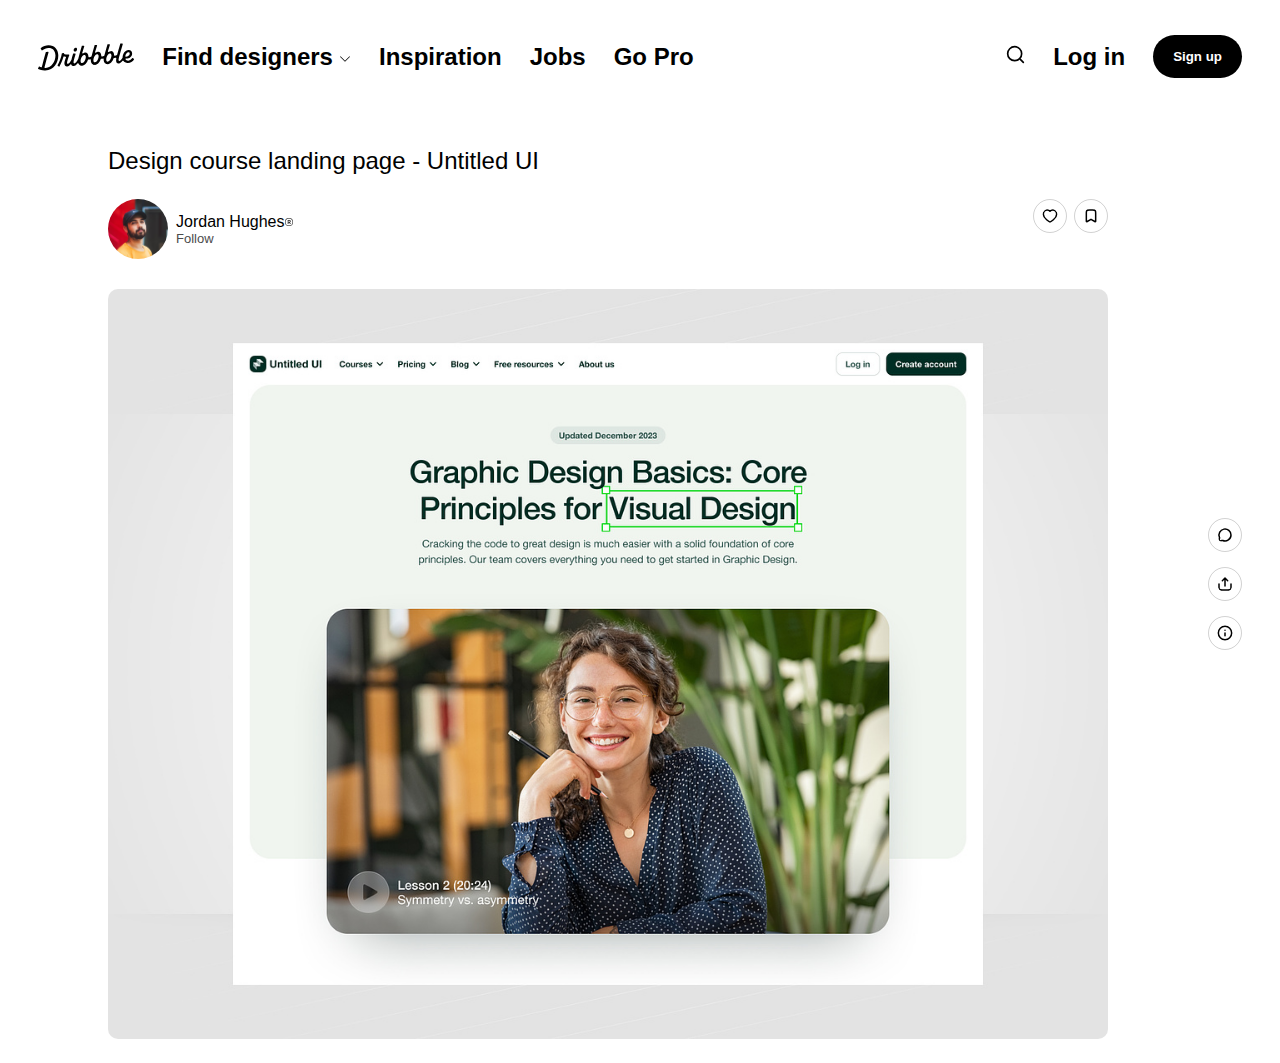
==== index.html @ 65599820 "clone" ====
<!DOCTYPE html>
<html lang="en">
<head>
    <meta charset="UTF-8">
    <meta name="viewport" content="width=device-width, initial-scale=1.0">
    <title>Document</title>
    <link rel="stylesheet" href="style.css">
</head>
<body>
    <header>
        <nav class="nav-bar">
            <div class="nav-items-left">
                <div class="dropdown-box">
                    <a href="">Find designers</a>
                    <svg xmlns="http://www.w3.org/2000/svg" width="12"  fill="currentColor" class="bi bi-chevron-down lg" viewBox="0 0 16 16">
                        <path fill-rule="evenodd" d="M1.646 4.646a.5.5 0 0 1 .708 0L8 10.293l5.646-5.647a.5.5 0 0 1 .708.708l-6 6a.5.5 0 0 1-.708 0l-6-6a.5.5 0 0 1 0-.708"/>
                    </svg>
                </div>
                <a href="" class="">Inspiration</a>
                <a href="" class="">Jobs</a>
                <a href="" class="">Go Pro</a>
            </div>
            <img src="dribbble-logo.svg" alt="" class="logo">
            <div class="nav-items-right">
                <div class="search-bar">
                    <img src="search-ikon.svg" alt="" class="search-icon">
                    <input type="text" placeholder="Search..." class="search-input">
                </div>
                <a href="" class="">Log in</a>
                <button class="sign-up">Sign up</button>
            </div>
        </nav>
    </header>
    <div class="body">
        <section class="content">
            <p class="head">Design course landing page - Untitled UI</p>
            <div class="profile">
                <div class="profile-left">
                    <img src="dp.avif" alt="" class="profile-pic">
                    <div class="id-follow">
                        <div class="profile-info">
                            <p class="name">Jordan Hughes</p>
                            <img src="r-circle.svg" alt="" class="registred">
                        </div>
                        <p class="Follow">Follow</p>
                    </div>
                </div>
                <div class="like-save-icon">
                    <img src="like-icon.svg" alt="" class="like-save">
                    <img src="save-icon.svg" alt="" class="like-save">
                </div>
            </div>
            <img src="SCimage.jpg" alt="" class="image">
        </section>
        <section class="icon">
            <img src="chat-icon.svg" alt="" class="like-save">
            <img src="upload-icon.svg" alt="" class="like-save">
            <img src="caution-icon.svg" alt="" class="like-save">
        </section>
    </div>

</body>
</html>
---- style.css ----
select{
    border: none;
}
html{
    font-size: 24px ;
}



@media (min-width:1400px) {
    a{
        text-decoration: none;
    }

    .nav-bar{
        display: flex;
        justify-content: space-between;
        margin: 35px 30px ;
        align-items: center;
    }
    
    .nav-items-left{
        display: flex;
        gap: 28px;
    }
    
    .logo{
        height: 38px;
    }
    .logo:hover{
        filter: opacity(70%);
    }
    
    .nav-items-right{
        display: flex;
        gap: 28px;
        align-items: center;
    }
    
    .search-bar{
        background-color: rgba(202, 202, 202, 0.295);
        padding: 14px 18px;
        border-radius: 24px;
        align-items: center;
    }
    .search-bar:hover{
        outline-color: rgba(231, 61, 89, 0.212);
        outline-style: groove;
    }
    
    .search-input{
        background-color: rgba(202, 202, 202, 0);
        border: none;
        font-size: 16px;
    }
    .search-input:focus{
        outline: none;
    }
    
    a{
        color: black;
        font-family: 'Segoe UI', Tahoma, Geneva, Verdana, sans-serif;
        font-weight: 600;
    }
    a:hover{
        color: rgb(75, 75, 75);
    }
    
    .sign-up{
        background-color: black;
        color: white;
        font-family: 'Segoe UI', Tahoma, Geneva, Verdana, sans-serif;
        font-weight: 600;
        padding: 14px 20px;
        border: none;
        border-radius: 24px;
    }
    .sign-up:hover{
        color:  rgb(228, 227, 227);
    }
    
    
    .content{
        width: 1000px;
        margin: 10px auto ;
        /* border: 1px solid;    */
        font-family: 'Segoe UI', Tahoma, Geneva, Verdana, sans-serif;
    }
    
    .head{
        font-size: 24px;
        font-weight: 500;
    }
    
    .profile{
        display: flex;
        justify-content: space-between;
    
    }
    
    .profile-pic{
        height: 60px;
        width: 60px;
        object-fit: cover;
        border-radius: 50%;
    }
    
    .profile-left{
        display: flex;
        align-items: center;
    }
    
    .profile-info{
        display: flex;
        align-items: center;
    }
    
    .name{
        margin: 0;
        font-size: 16px;
        font-weight: 500;
    }
    
    .registred{
        height: 8px;
    }
    
    .Follow{
        margin: 0;
        color: rgb(75, 75, 75);
        font-size: 13px;
    }
    .Follow:hover{
        color: black;
    }
    
    .id-follow{
        display: flex;
        flex-direction: column;
        margin-left: 8px;
    }
    
    .like-save-icon{
        gap: 10px;
    }
    
    .like-save{
        padding: 8px;
        border-radius: 50%;
        border: 1px solid rgba(128, 128, 128, 0.363);
    }
    
    .image{
        width: 1000px;
        margin-top: 30px;
        border-radius: 10px;
    }
    
    .body{
        display: flex;
        align-items: center;
    }
    
    .icon{
        display: flex;
        flex-direction: column;
        gap: 15px;
    }
}


/* -------------------------------------------------------------------------------------------------------------------------------------------------------- */

@media (min-width:1310px) and (max-width:1399px){
    a{
        text-decoration: none;
    }

    .nav-bar{
        display: flex;
        justify-content: space-between;
        margin: 35px 30px ;
        align-items: center;
    }
    
    .nav-items-left{
        display: flex;
        gap: 28px;
    }
    
    .logo{
        order: -1;   /* Move the logo to the start of the nav bar */ /* Position the logo at the start */
        margin-right: 28px;
        height: 38px;
    }
    .logo:hover{
        filter: opacity(70%);
    }
    

    /* Create space between "Go Pro" and the search bar */
    .nav-items-right{
        display: flex;
        gap: 28px;
        align-items: center;
        margin-left: auto; /* Push the search bar to the right */
    }
    
    .search-bar{
        background-color: rgba(202, 202, 202, 0.295);
        padding: 14px 18px;
        border-radius: 24px;
        align-items: center;
    }
    .search-bar:hover{
        outline-color: rgba(231, 61, 89, 0.212);
        outline-style: groove;
    }
    
    .search-input{
        background-color: rgba(202, 202, 202, 0);
        border: none;
        font-size: 16px;
    }
    .search-input:focus{
        outline: none;
    }
    
    a{
        color: black;
        font-family: 'Segoe UI', Tahoma, Geneva, Verdana, sans-serif;
        font-weight: 600;
    }
    a:hover{
        color: rgb(75, 75, 75);
    }
    
    .sign-up{
        background-color: black;
        color: white;
        font-family: 'Segoe UI', Tahoma, Geneva, Verdana, sans-serif;
        font-weight: 600;
        padding: 14px 20px;
        border: none;
        border-radius: 24px;
    }
    .sign-up:hover{
        color:  rgb(228, 227, 227);
    }
    
    
    .content{
        width: 1000px;
        margin: 10px 150px ;
        /* border: 1px solid;    */
        font-family: 'Segoe UI', Tahoma, Geneva, Verdana, sans-serif;
    }
    
    .head{
        font-size: 24px;
        font-weight: 500;
    }
    
    .profile{
        display: flex;
        justify-content: space-between;
    
    }
    
    .profile-pic{
        height: 60px;
        width: 60px;
        object-fit: cover;
        border-radius: 50%;
    }
    
    .profile-left{
        display: flex;
        align-items: center;
    }
    
    .profile-info{
        display: flex;
        align-items: center;
    }
    
    .name{
        margin: 0;
        font-size: 16px;
        font-weight: 500;
    }
    
    .registred{
        height: 8px;
    }
    
    .Follow{
        margin: 0;
        color: rgb(75, 75, 75);
        font-size: 13px;
    }
    .Follow:hover{
        color: black;
    }
    
    .id-follow{
        display: flex;
        flex-direction: column;
        margin-left: 8px;
    }
    
    .like-save-icon{
        gap: 10px;
    }
    
    .like-save{
        padding: 8px;
        border-radius: 50%;
        border: 1px solid rgba(128, 128, 128, 0.363);
    }
    
    .image{
        width: 1000px;
        margin-top: 30px;
        border-radius: 10px;
    }
    
    .body{
        display: flex;
        align-items: center;
    }
    
    .icon{
        display: flex;
        flex-direction: column;
        gap: 15px;
    }
}



/* -------------------------------------------------------------------------------------------------------------------------------------------------------- */

@media (min-width:1250px) and (max-width:1309px){
    a{
        text-decoration: none;
    }

    .nav-bar{
        display: flex;
        justify-content: space-between;
        margin: 35px 30px ;
        align-items: center;
    }
    
    .nav-items-left{
        display: flex;
        gap: 28px;
    }
    
    .logo{
        order: -1;   
        margin-right: 28px;
        height: 38px;
    }
    .logo:hover{
        filter: opacity(70%);
    }
    


    .nav-items-right{
        display: flex;
        gap: 28px;
        align-items: center;
        margin-left: auto; 
    }
    
    /* .search-bar{
        background-color: rgba(202, 202, 202, 0.295);
        padding: 14px 18px;
        border-radius: 24px;
        align-items: center;
    } */
    .search-icon{
        height: 19px;
    }
   
    .search-input{
        background-color: rgba(202, 202, 202, 0);
        border: none;
        font-size: 16px;
        display: none;
    }
    .search-input:focus{
        outline: none;
    }
    
    a{
        color: black;
        font-family: 'Segoe UI', Tahoma, Geneva, Verdana, sans-serif;
        font-weight: 600;
    }
    a:hover{
        color: rgb(75, 75, 75);
    }
    
    .sign-up{
        background-color: black;
        color: white;
        font-family: 'Segoe UI', Tahoma, Geneva, Verdana, sans-serif;
        font-weight: 600;
        padding: 14px 20px;
        border: none;
        border-radius: 24px;
    }
    .sign-up:hover{
        color:  rgb(228, 227, 227);
    }
    
    
    .content{
        width: 1000px;
        margin: 10px 100px ;
        font-family: 'Segoe UI', Tahoma, Geneva, Verdana, sans-serif;
    }
    
    .head{
        font-size: 24px;
        font-weight: 500;
    }
    
    .profile{
        display: flex;
        justify-content: space-between;
    
    }
    
    .profile-pic{
        height: 60px;
        width: 60px;
        object-fit: cover;
        border-radius: 50%;
    }
    
    .profile-left{
        display: flex;
        align-items: center;
    }
    
    .profile-info{
        display: flex;
        align-items: center;
    }
    
    .name{
        margin: 0;
        font-size: 16px;
        font-weight: 500;
    }
    
    .registred{
        height: 8px;
    }
    
    .Follow{
        margin: 0;
        color: rgb(75, 75, 75);
        font-size: 13px;
    }
    .Follow:hover{
        color: black;
    }
    
    .id-follow{
        display: flex;
        flex-direction: column;
        margin-left: 8px;
    }
    
    .like-save-icon{
        gap: 10px;
    }
    
    .like-save{
        padding: 8px;
        border-radius: 50%;
        border: 1px solid rgba(128, 128, 128, 0.363);
    }
    
    .image{
        width: 1000px;
        margin-top: 30px;
        border-radius: 10px;
    }
    
    .body{
        display: flex;
        align-items: center;
    }
    
    .icon{
        display: flex;
        flex-direction: column;
        gap: 15px;
    }
}


/* -------------------------------------------------------------------------------------------------------------------------------------------------------- */

@media (min-width:0px) and (max-width:1249px){
    a{
        text-decoration: none;
        display: none;
    }

    .lg{
        display: none;
    }

    .nav-bar{
        display: flex;
        justify-content: space-between;
        margin: 35px 30px ;
        align-items: center;
    }
    
    .nav-items-left{
        display: flex;
        gap: 28px;
    }
    
    .logo{
        /* order: -1;    */
        margin-right: 28px;
        height: 38px;
    }
    .logo:hover{
        filter: opacity(70%);
    }
    


    .nav-items-right{
        display: flex;
        gap: 28px;
        align-items: center;
        margin-left: auto; 
    }
    
    /* .search-bar{
        background-color: rgba(202, 202, 202, 0.295);
        padding: 14px 18px;
        border-radius: 24px;
        align-items: center;
    } */
    .search-icon{
        height: 19px;
    }
   
    .search-input{
        background-color: rgba(202, 202, 202, 0);
        border: none;
        font-size: 16px;
        display: none;
    }
    .search-input:focus{
        outline: none;
    }
    
    a{
        color: black;
        font-family: 'Segoe UI', Tahoma, Geneva, Verdana, sans-serif;
        font-weight: 600;
    }
    a:hover{
        color: rgb(75, 75, 75);
    }
    
    .sign-up{
        background-color: black;
        color: white;
        font-family: 'Segoe UI', Tahoma, Geneva, Verdana, sans-serif;
        font-weight: 600;
        padding: 14px 20px;
        border: none;
        border-radius: 24px;
    }
    .sign-up:hover{
        color:  rgb(228, 227, 227);
    }
    
    
    .content{
        width: 1000px;
        margin: 10px 100px ;
        font-family: 'Segoe UI', Tahoma, Geneva, Verdana, sans-serif;
    }
    
    .head{
        font-size: 24px;
        font-weight: 500;
    }
    
    .profile{
        display: flex;
        justify-content: space-between;
    
    }
    
    .profile-pic{
        height: 60px;
        width: 60px;
        object-fit: cover;
        border-radius: 50%;
    }
    
    .profile-left{
        display: flex;
        align-items: center;
    }
    
    .profile-info{
        display: flex;
        align-items: center;
    }
    
    .name{
        margin: 0;
        font-size: 16px;
        font-weight: 500;
    }
    
    .registred{
        height: 8px;
    }
    
    .Follow{
        margin: 0;
        color: rgb(75, 75, 75);
        font-size: 13px;
    }
    .Follow:hover{
        color: black;
    }
    
    .id-follow{
        display: flex;
        flex-direction: column;
        margin-left: 8px;
    }
    
    .like-save-icon{
        gap: 10px;
    }
    
    .like-save{
        padding: 8px;
        border-radius: 50%;
        border: 1px solid rgba(128, 128, 128, 0.363);
    }
    
    .image{
        width: 1000px;
        margin-top: 30px;
        border-radius: 10px;
    }
    
    .body{
        display: flex;
        align-items: center;
    }
    
    .icon{
        display: flex;
        flex-direction: column;
        gap: 15px;
    }
}
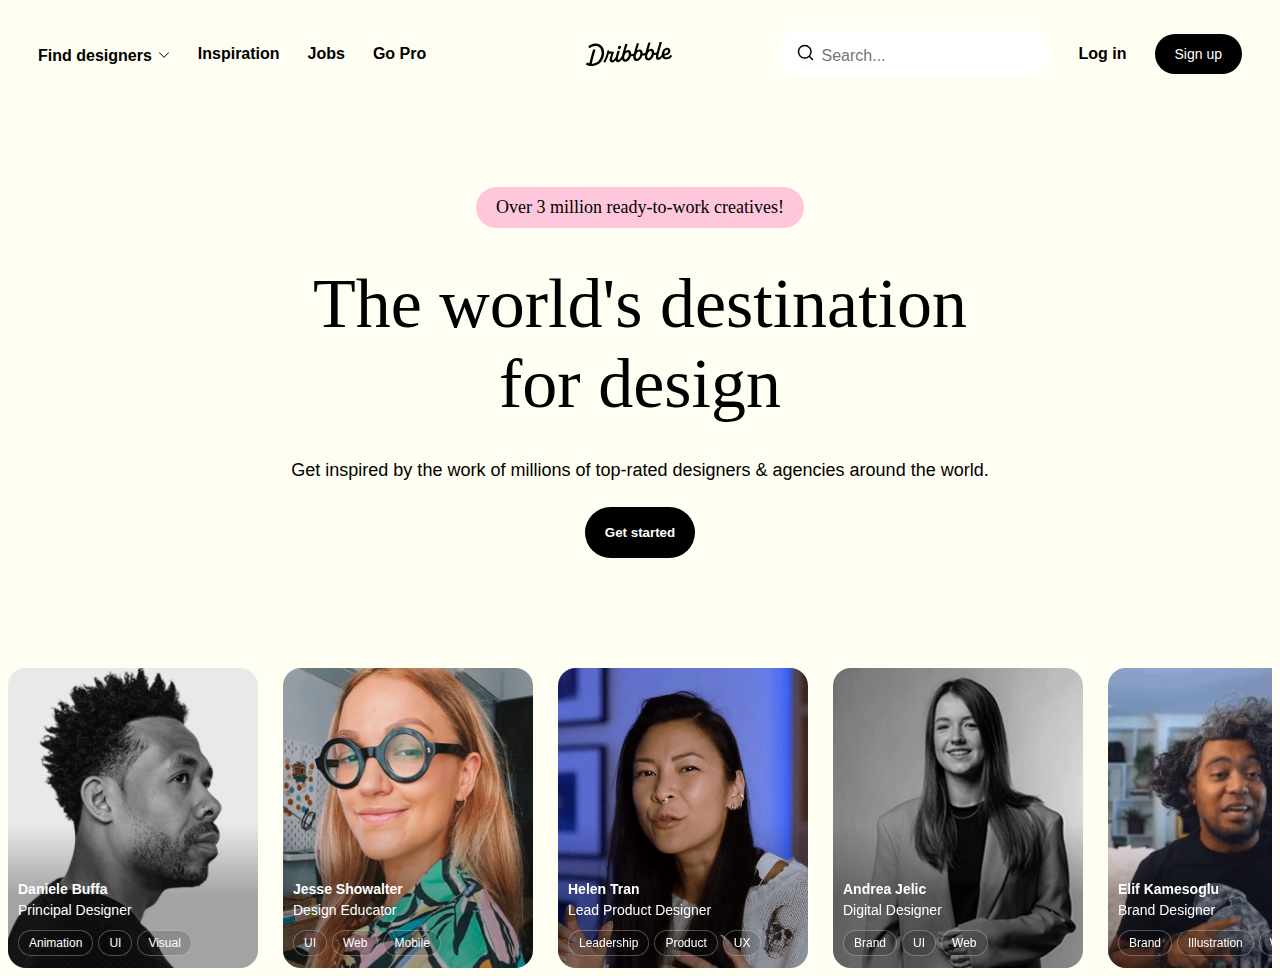
==== commit 1c2bb9c8: "animation completed" ====
--- a/index.html
+++ b/index.html
@@ -32,32 +32,137 @@
         </nav>
     </header>
     <div class="body">
-        <section class="content">
-            <p class="head">Design course landing page - Untitled UI</p>
-            <div class="profile">
-                <div class="profile-left">
-                    <img src="dp.avif" alt="" class="profile-pic">
-                    <div class="id-follow">
-                        <div class="profile-info">
-                            <p class="name">Jordan Hughes</p>
-                            <img src="r-circle.svg" alt="" class="registred">
+        <section>
+            <div class="content">
+                <div class="box">
+                    <p class="box-text">Over 3 million ready-to-work creatives!</p>
+                </div>
+                <h1 class="heading">The world's destination for design</h1>
+                <p class="sub-heading">Get inspired by the work of millions of top-rated designers & agencies around the world.</p>
+                <button class="btn-start">Get started</button>
+            </div>
+        </section>
+        <section>
+            <div class="cards-section">
+                <div class="cards-set">
+                    <div class="card">
+                        <img src="img1.jpeg" alt="" class="user">
+                        <div class="tint"></div>
+                        <div class="card-caption">
+                            <p class="name">Daniele Buffa</p>
+                            <p class="designation">Principal Designer</p>
+                            <div class="skill-set">
+                                <p class="skill">Animation</p>
+                                <p class="skill">UI</p>
+                                <p class="skill">Visual</p>
+                            </div>
                         </div>
-                        <p class="Follow">Follow</p>
+                    </div>
+                    <div class="card">
+                        <img src="img2.png" alt="" class="user">
+                        <div class="tint"></div>
+                        <div class="card-caption">
+                            <p class="name">Jesse Showalter</p>
+                            <p class="designation">Design Educator</p>
+                            <div class="skill-set">
+                                <p class="skill">UI</p>
+                                <p class="skill">Web</p>
+                                <p class="skill">Mobile</p>
+                            </div>
+                        </div>
+                    </div>
+                    <div class="card">
+                        <video src="video1.mp4" autoplay muted loop class="user"></video>
+                        <div class="tint"></div>
+                        <div class="card-caption">
+                            <p class="name">Helen Tran</p>
+                            <p class="designation">Lead Product Designer</p>
+                            <div class="skill-set">
+                                <p class="skill">Leadership</p>
+                                <p class="skill">Product</p>
+                                <p class="skill">UX</p>
+                            </div>
+                        </div>
+                    </div>
+                    <div class="card"> 
+                        <img src="img3.png" alt="" class="user">
+                        <div class="tint"></div>
+                        <div class="card-caption">
+                            <p class="name">Andrea Jelic</p>
+                            <p class="designation">Digital Designer</p>
+                            <div class="skill-set">
+                                <p class="skill">Brand</p>
+                                <p class="skill">UI</p>
+                                <p class="skill">Web</p>
+                            </div>
+                        </div>
+                    </div>
+                    <div class="card">
+                        <video src="video2.mp4" autoplay muted loop class="user"></video>
+                        <div class="tint"></div>
+                        <div class="card-caption">
+                            <p class="name">Elif Kamesoglu</p>
+                            <p class="designation">Brand Designer</p>
+                            <div class="skill-set">
+                                <p class="skill">Brand</p>
+                                <p class="skill">Illustration</p>
+                                <p class="skill">Web</p>
+                            </div>
+                        </div>
+                    </div>
+                    <div class="card"> 
+                        <img src="img4.jpeg" alt="" class="user">
+                        <div class="tint"></div>
+                        <div class="card-caption">
+                            <p class="name">Vladimir Gruev</p>
+                            <p class="designation">Digital Designer</p>
+                            <div class="skill-set">
+                                <p class="skill">Brand</p>
+                                <p class="skill">Design</p>
+                            </div>
+                        </div>
+                    </div>
+                    <div class="card"> 
+                        <img src="img5.png" alt="" class="user">
+                        <div class="tint"></div>
+                        <div class="card-caption">
+                            <p class="name">Dan Mall</p>
+                            <p class="designation">Design Educator</p>
+                            <div class="skill-set">
+                                <p class="skill">Product</p>
+                                <p class="skill">UX</p>
+                            </div>
+                        </div>
+                    </div>
+                    <div class="card"> 
+                        <img src="img6.png" alt="" class="user">
+                        <div class="tint"></div>
+                        <div class="card-caption">
+                            <p class="name">Aurelien Salomon</p>
+                            <p class="designation">Design Director</p>
+                            <div class="skill-set">
+                                <p class="skill">Mobile</p>
+                                <p class="skill">Product</p>
+                                <p class="skill">UX</p>
+                            </div>
+                        </div>
+                    </div>
+                    <div class="card">
+                        <video src="video3.mp4" autoplay muted loop class="user"></video>
+                        <div class="tint"></div>
+                        <div class="card-caption">
+                            <p class="name">Chris Owens</p>
+                            <p class="designation">Creative Director</p>
+                            <div class="skill-set">
+                                <p class="skill">Illustration</p>
+                                <p class="skill">Mobile</p>
+                                <p class="skill">UI</p>
+                            </div>
+                        </div>
                     </div>
                 </div>
-                <div class="like-save-icon">
-                    <img src="like-icon.svg" alt="" class="like-save">
-                    <img src="save-icon.svg" alt="" class="like-save">
-                </div>
             </div>
-            <img src="SCimage.jpg" alt="" class="image">
-        </section>
-        <section class="icon">
-            <img src="chat-icon.svg" alt="" class="like-save">
-            <img src="upload-icon.svg" alt="" class="like-save">
-            <img src="caution-icon.svg" alt="" class="like-save">
         </section>
     </div>
-
 </body>
-</html>+</html>
--- a/style.css
+++ b/style.css
@@ -5,29 +5,41 @@
 }
 html{
     font-size: 24px ;
+    background-color:  rgb(255, 254, 242);
 }
-
-
-
-@media (min-width:1400px) {
+/* header::selection{
+    color: rgba(254, 255, 179, 0.74);
+} */
+
+
+
     a{
         text-decoration: none;
-    }
-
+        font-size: 16px;
+        color: black;
+        font-family: 'Segoe UI', Tahoma, Geneva, Verdana, sans-serif;
+        font-weight: 600;
+    }
+    a:hover{
+        color: rgb(75, 75, 75);
+    }
+    
     .nav-bar{
         display: flex;
         justify-content: space-between;
-        margin: 35px 30px ;
+        margin: 30px 30px ;
         align-items: center;
     }
     
     .nav-items-left{
         display: flex;
         gap: 28px;
+        align-items: center;
     }
     
     .logo{
-        height: 38px;
+        height: 34px;
+        margin-left: 56px;
     }
     .logo:hover{
         filter: opacity(70%);
@@ -40,8 +52,8 @@
     }
     
     .search-bar{
-        background-color: rgba(202, 202, 202, 0.295);
-        padding: 14px 18px;
+        background-color: rgb(255, 255, 255);
+        padding: 10px 20px;
         border-radius: 24px;
         align-items: center;
     }
@@ -59,624 +71,177 @@
         outline: none;
     }
     
-    a{
-        color: black;
-        font-family: 'Segoe UI', Tahoma, Geneva, Verdana, sans-serif;
-        font-weight: 600;
-    }
-    a:hover{
-        color: rgb(75, 75, 75);
-    }
-    
     .sign-up{
         background-color: black;
         color: white;
         font-family: 'Segoe UI', Tahoma, Geneva, Verdana, sans-serif;
-        font-weight: 600;
-        padding: 14px 20px;
+        font-weight: 500;
+        font-size: 14px;
+        padding: 12px 20px;
         border: none;
         border-radius: 24px;
     }
     .sign-up:hover{
-        color:  rgb(228, 227, 227);
+        background-color: rgb(54, 54, 54);
     }
     
     
     .content{
-        width: 1000px;
-        margin: 10px auto ;
+        display: flex;
+        flex-direction: column;
+        width: 990px;
+        align-items: center;
+        margin: 110px auto ;
         /* border: 1px solid;    */
         font-family: 'Segoe UI', Tahoma, Geneva, Verdana, sans-serif;
     }
     
-    .head{
-        font-size: 24px;
+    .box{
+        background-color: rgba(255, 179, 211, 0.74);
+        padding: 0px 20px;
+        border-radius: 40px;
+        animation-name:box-clr-change;
+        animation-duration: 10s;
+        animation-iteration-count: infinite;
+        animation-timing-function: ease;
+    }
+    @keyframes box-clr-change{
+        0%{}
+        20%{
+            background-color:rgba(193, 179, 255, 0.74) ;
+        }
+        40%{
+            background-color: rgba(179, 233, 255, 0.74);
+        }
+        60%{
+            background-color: rgba(179, 255, 202, 0.74);
+        }
+        80%{
+            background-color: rgba(254, 255, 179, 0.74);
+        }
+        100%{
+            background-color: rgba(255, 184, 179, 0.74);
+        }
+    }
+
+    .box-text{
+        font-size: 18px;
+        margin: 10px auto;
+        font-family: 'Times New Roman', Times, serif;
+        font-weight: 542;
+    }
+
+    .heading{
+        font-family: 'Times New Roman', Times, serif;
+        font-size: 70px;
+        font-weight: 542;
+        margin: 36px 150px;
+        text-align: center;
+    }
+    
+    .sub-heading{
+        text-align: center;
+        margin: 0;
+        font-size: 18px;
         font-weight: 500;
     }
-    
-    .profile{
-        display: flex;
-        justify-content: space-between;
-    
-    }
-    
-    .profile-pic{
-        height: 60px;
-        width: 60px;
-        object-fit: cover;
-        border-radius: 50%;
-    }
-    
-    .profile-left{
-        display: flex;
-        align-items: center;
-    }
-    
-    .profile-info{
-        display: flex;
-        align-items: center;
-    }
-    
-    .name{
-        margin: 0;
-        font-size: 16px;
-        font-weight: 500;
-    }
-    
-    .registred{
-        height: 8px;
-    }
-    
-    .Follow{
-        margin: 0;
-        color: rgb(75, 75, 75);
-        font-size: 13px;
-    }
-    .Follow:hover{
-        color: black;
-    }
-    
-    .id-follow{
-        display: flex;
-        flex-direction: column;
-        margin-left: 8px;
-    }
-    
-    .like-save-icon{
-        gap: 10px;
-    }
-    
-    .like-save{
-        padding: 8px;
-        border-radius: 50%;
-        border: 1px solid rgba(128, 128, 128, 0.363);
-    }
-    
-    .image{
-        width: 1000px;
-        margin-top: 30px;
-        border-radius: 10px;
-    }
-    
-    .body{
-        display: flex;
-        align-items: center;
-    }
-    
-    .icon{
-        display: flex;
-        flex-direction: column;
-        gap: 15px;
-    }
-}
-
-
-/* -------------------------------------------------------------------------------------------------------------------------------------------------------- */
-
-@media (min-width:1310px) and (max-width:1399px){
-    a{
-        text-decoration: none;
-    }
-
-    .nav-bar{
-        display: flex;
-        justify-content: space-between;
-        margin: 35px 30px ;
-        align-items: center;
-    }
-    
-    .nav-items-left{
-        display: flex;
-        gap: 28px;
-    }
-    
-    .logo{
-        order: -1;   /* Move the logo to the start of the nav bar */ /* Position the logo at the start */
-        margin-right: 28px;
-        height: 38px;
-    }
-    .logo:hover{
-        filter: opacity(70%);
-    }
-    
-
-    /* Create space between "Go Pro" and the search bar */
-    .nav-items-right{
-        display: flex;
-        gap: 28px;
-        align-items: center;
-        margin-left: auto; /* Push the search bar to the right */
-    }
-    
-    .search-bar{
-        background-color: rgba(202, 202, 202, 0.295);
-        padding: 14px 18px;
-        border-radius: 24px;
-        align-items: center;
-    }
-    .search-bar:hover{
-        outline-color: rgba(231, 61, 89, 0.212);
-        outline-style: groove;
-    }
-    
-    .search-input{
-        background-color: rgba(202, 202, 202, 0);
-        border: none;
-        font-size: 16px;
-    }
-    .search-input:focus{
-        outline: none;
-    }
-    
-    a{
-        color: black;
-        font-family: 'Segoe UI', Tahoma, Geneva, Verdana, sans-serif;
-        font-weight: 600;
-    }
-    a:hover{
-        color: rgb(75, 75, 75);
-    }
-    
-    .sign-up{
+
+    .btn-start{
+        margin-top: 26px;
         background-color: black;
         color: white;
-        font-family: 'Segoe UI', Tahoma, Geneva, Verdana, sans-serif;
-        font-weight: 600;
-        padding: 14px 20px;
+        padding: 18px 20px;
+        border-radius: 30px;
+        font-weight: 550;
         border: none;
-        border-radius: 24px;
-    }
-    .sign-up:hover{
-        color:  rgb(228, 227, 227);
-    }
-    
-    
-    .content{
-        width: 1000px;
-        margin: 10px 150px ;
-        /* border: 1px solid;    */
-        font-family: 'Segoe UI', Tahoma, Geneva, Verdana, sans-serif;
-    }
-    
-    .head{
-        font-size: 24px;
-        font-weight: 500;
-    }
-    
-    .profile{
-        display: flex;
-        justify-content: space-between;
-    
-    }
-    
-    .profile-pic{
-        height: 60px;
-        width: 60px;
+    }
+    .btn-start:hover{
+        background-color: rgb(54, 54, 54);
+    }
+
+    .cards-section{
+        overflow: hidden;
+    }
+
+    .cards-set{
+        display: flex;
+        gap: 25px;
+        /* overflow-x: auto; to get a scroll bar for cards set only */
+        animation-name: card-animation;
+        animation-duration: 20s;
+        animation-iteration-count: infinite;
+        animation-timing-function: linear;
+    }
+    .cards-set::-webkit-scrollbar{  /*webkit is property used inside google chrome */
+        display: none;                 /*hides scroll bar*/
+    }
+    @keyframes card-animation{
+        0%{}
+        100%{
+            transform: translate(-66%); /*to make it move along x-anis*/
+        }
+    } 
+
+    .card{
+        width: 250px;
+        height: 300px;
+        background-color: aquamarine;
+        border-radius:18px; 
+        flex-shrink: 0; /*it shops the cards from shrinking*/
+        overflow: hidden;
+        position: relative;
+    }
+
+    .user{
+        width: 100%;
+        height: 100%;
         object-fit: cover;
-        border-radius: 50%;
-    }
-    
-    .profile-left{
-        display: flex;
-        align-items: center;
-    }
-    
-    .profile-info{
-        display: flex;
-        align-items: center;
-    }
-    
+        object-position: center;
+    }
+
+    .tint{
+        position: absolute;
+        top: 0;
+        left: 0;
+        right: 0;
+        bottom: 0;
+        background: -webkit-gradient(linear, left top, left bottom, color-stop(51.91%, transparent), color-stop(75.88%, rgba(0, 0, 0, 0.3)));
+        background: linear-gradient(180deg, transparent 51.91%, rgba(0, 0, 0, 0.3) 75.88%);
+    }
+
+    .card-caption{
+        display: flex;
+        flex-direction: column;
+        gap: 0;
+        position: absolute;
+        bottom: 0;
+        left: 10px;
+        color: white;
+        font-family: sans-serif;
+    }
+
     .name{
+        margin-bottom: 5px;
+        font-size: 14px;
+      font-weight: 550;  
+    }
+    .designation{
         margin: 0;
-        font-size: 16px;
-        font-weight: 500;
-    }
-    
-    .registred{
-        height: 8px;
-    }
-    
-    .Follow{
-        margin: 0;
-        color: rgb(75, 75, 75);
-        font-size: 13px;
-    }
-    .Follow:hover{
-        color: black;
-    }
-    
-    .id-follow{
-        display: flex;
-        flex-direction: column;
-        margin-left: 8px;
-    }
-    
-    .like-save-icon{
-        gap: 10px;
-    }
-    
-    .like-save{
-        padding: 8px;
-        border-radius: 50%;
-        border: 1px solid rgba(128, 128, 128, 0.363);
-    }
-    
-    .image{
-        width: 1000px;
-        margin-top: 30px;
-        border-radius: 10px;
-    }
-    
-    .body{
-        display: flex;
-        align-items: center;
-    }
-    
-    .icon{
-        display: flex;
-        flex-direction: column;
-        gap: 15px;
-    }
-}
-
-
+        font-size: 14px;
+        font-weight: 540;
+    }
+
+    .skill-set{
+        display: flex;
+        margin-top: 0;
+        gap: 5px;
+    }
+    .skill{
+        font-size: 12px;
+        border: 1px solid rgba(255, 255, 255, 0.281);
+        padding: 5px 10px;
+        border-radius: 20px;
+        background-color: rgba(0, 0, 0, 0.137);
+    }
 
 /* -------------------------------------------------------------------------------------------------------------------------------------------------------- */
-
-@media (min-width:1250px) and (max-width:1309px){
-    a{
-        text-decoration: none;
-    }
-
-    .nav-bar{
-        display: flex;
-        justify-content: space-between;
-        margin: 35px 30px ;
-        align-items: center;
-    }
-    
-    .nav-items-left{
-        display: flex;
-        gap: 28px;
-    }
-    
-    .logo{
-        order: -1;   
-        margin-right: 28px;
-        height: 38px;
-    }
-    .logo:hover{
-        filter: opacity(70%);
-    }
-    
-
-
-    .nav-items-right{
-        display: flex;
-        gap: 28px;
-        align-items: center;
-        margin-left: auto; 
-    }
-    
-    /* .search-bar{
-        background-color: rgba(202, 202, 202, 0.295);
-        padding: 14px 18px;
-        border-radius: 24px;
-        align-items: center;
-    } */
-    .search-icon{
-        height: 19px;
-    }
-   
-    .search-input{
-        background-color: rgba(202, 202, 202, 0);
-        border: none;
-        font-size: 16px;
-        display: none;
-    }
-    .search-input:focus{
-        outline: none;
-    }
-    
-    a{
-        color: black;
-        font-family: 'Segoe UI', Tahoma, Geneva, Verdana, sans-serif;
-        font-weight: 600;
-    }
-    a:hover{
-        color: rgb(75, 75, 75);
-    }
-    
-    .sign-up{
-        background-color: black;
-        color: white;
-        font-family: 'Segoe UI', Tahoma, Geneva, Verdana, sans-serif;
-        font-weight: 600;
-        padding: 14px 20px;
-        border: none;
-        border-radius: 24px;
-    }
-    .sign-up:hover{
-        color:  rgb(228, 227, 227);
-    }
-    
-    
-    .content{
-        width: 1000px;
-        margin: 10px 100px ;
-        font-family: 'Segoe UI', Tahoma, Geneva, Verdana, sans-serif;
-    }
-    
-    .head{
-        font-size: 24px;
-        font-weight: 500;
-    }
-    
-    .profile{
-        display: flex;
-        justify-content: space-between;
-    
-    }
-    
-    .profile-pic{
-        height: 60px;
-        width: 60px;
-        object-fit: cover;
-        border-radius: 50%;
-    }
-    
-    .profile-left{
-        display: flex;
-        align-items: center;
-    }
-    
-    .profile-info{
-        display: flex;
-        align-items: center;
-    }
-    
-    .name{
-        margin: 0;
-        font-size: 16px;
-        font-weight: 500;
-    }
-    
-    .registred{
-        height: 8px;
-    }
-    
-    .Follow{
-        margin: 0;
-        color: rgb(75, 75, 75);
-        font-size: 13px;
-    }
-    .Follow:hover{
-        color: black;
-    }
-    
-    .id-follow{
-        display: flex;
-        flex-direction: column;
-        margin-left: 8px;
-    }
-    
-    .like-save-icon{
-        gap: 10px;
-    }
-    
-    .like-save{
-        padding: 8px;
-        border-radius: 50%;
-        border: 1px solid rgba(128, 128, 128, 0.363);
-    }
-    
-    .image{
-        width: 1000px;
-        margin-top: 30px;
-        border-radius: 10px;
-    }
-    
-    .body{
-        display: flex;
-        align-items: center;
-    }
-    
-    .icon{
-        display: flex;
-        flex-direction: column;
-        gap: 15px;
-    }
-}
-
-
-/* -------------------------------------------------------------------------------------------------------------------------------------------------------- */
-
-@media (min-width:0px) and (max-width:1249px){
-    a{
-        text-decoration: none;
-        display: none;
-    }
-
-    .lg{
-        display: none;
-    }
-
-    .nav-bar{
-        display: flex;
-        justify-content: space-between;
-        margin: 35px 30px ;
-        align-items: center;
-    }
-    
-    .nav-items-left{
-        display: flex;
-        gap: 28px;
-    }
-    
-    .logo{
-        /* order: -1;    */
-        margin-right: 28px;
-        height: 38px;
-    }
-    .logo:hover{
-        filter: opacity(70%);
-    }
-    
-
-
-    .nav-items-right{
-        display: flex;
-        gap: 28px;
-        align-items: center;
-        margin-left: auto; 
-    }
-    
-    /* .search-bar{
-        background-color: rgba(202, 202, 202, 0.295);
-        padding: 14px 18px;
-        border-radius: 24px;
-        align-items: center;
-    } */
-    .search-icon{
-        height: 19px;
-    }
-   
-    .search-input{
-        background-color: rgba(202, 202, 202, 0);
-        border: none;
-        font-size: 16px;
-        display: none;
-    }
-    .search-input:focus{
-        outline: none;
-    }
-    
-    a{
-        color: black;
-        font-family: 'Segoe UI', Tahoma, Geneva, Verdana, sans-serif;
-        font-weight: 600;
-    }
-    a:hover{
-        color: rgb(75, 75, 75);
-    }
-    
-    .sign-up{
-        background-color: black;
-        color: white;
-        font-family: 'Segoe UI', Tahoma, Geneva, Verdana, sans-serif;
-        font-weight: 600;
-        padding: 14px 20px;
-        border: none;
-        border-radius: 24px;
-    }
-    .sign-up:hover{
-        color:  rgb(228, 227, 227);
-    }
-    
-    
-    .content{
-        width: 1000px;
-        margin: 10px 100px ;
-        font-family: 'Segoe UI', Tahoma, Geneva, Verdana, sans-serif;
-    }
-    
-    .head{
-        font-size: 24px;
-        font-weight: 500;
-    }
-    
-    .profile{
-        display: flex;
-        justify-content: space-between;
-    
-    }
-    
-    .profile-pic{
-        height: 60px;
-        width: 60px;
-        object-fit: cover;
-        border-radius: 50%;
-    }
-    
-    .profile-left{
-        display: flex;
-        align-items: center;
-    }
-    
-    .profile-info{
-        display: flex;
-        align-items: center;
-    }
-    
-    .name{
-        margin: 0;
-        font-size: 16px;
-        font-weight: 500;
-    }
-    
-    .registred{
-        height: 8px;
-    }
-    
-    .Follow{
-        margin: 0;
-        color: rgb(75, 75, 75);
-        font-size: 13px;
-    }
-    .Follow:hover{
-        color: black;
-    }
-    
-    .id-follow{
-        display: flex;
-        flex-direction: column;
-        margin-left: 8px;
-    }
-    
-    .like-save-icon{
-        gap: 10px;
-    }
-    
-    .like-save{
-        padding: 8px;
-        border-radius: 50%;
-        border: 1px solid rgba(128, 128, 128, 0.363);
-    }
-    
-    .image{
-        width: 1000px;
-        margin-top: 30px;
-        border-radius: 10px;
-    }
-    
-    .body{
-        display: flex;
-        align-items: center;
-    }
-    
-    .icon{
-        display: flex;
-        flex-direction: column;
-        gap: 15px;
-    }
-}
